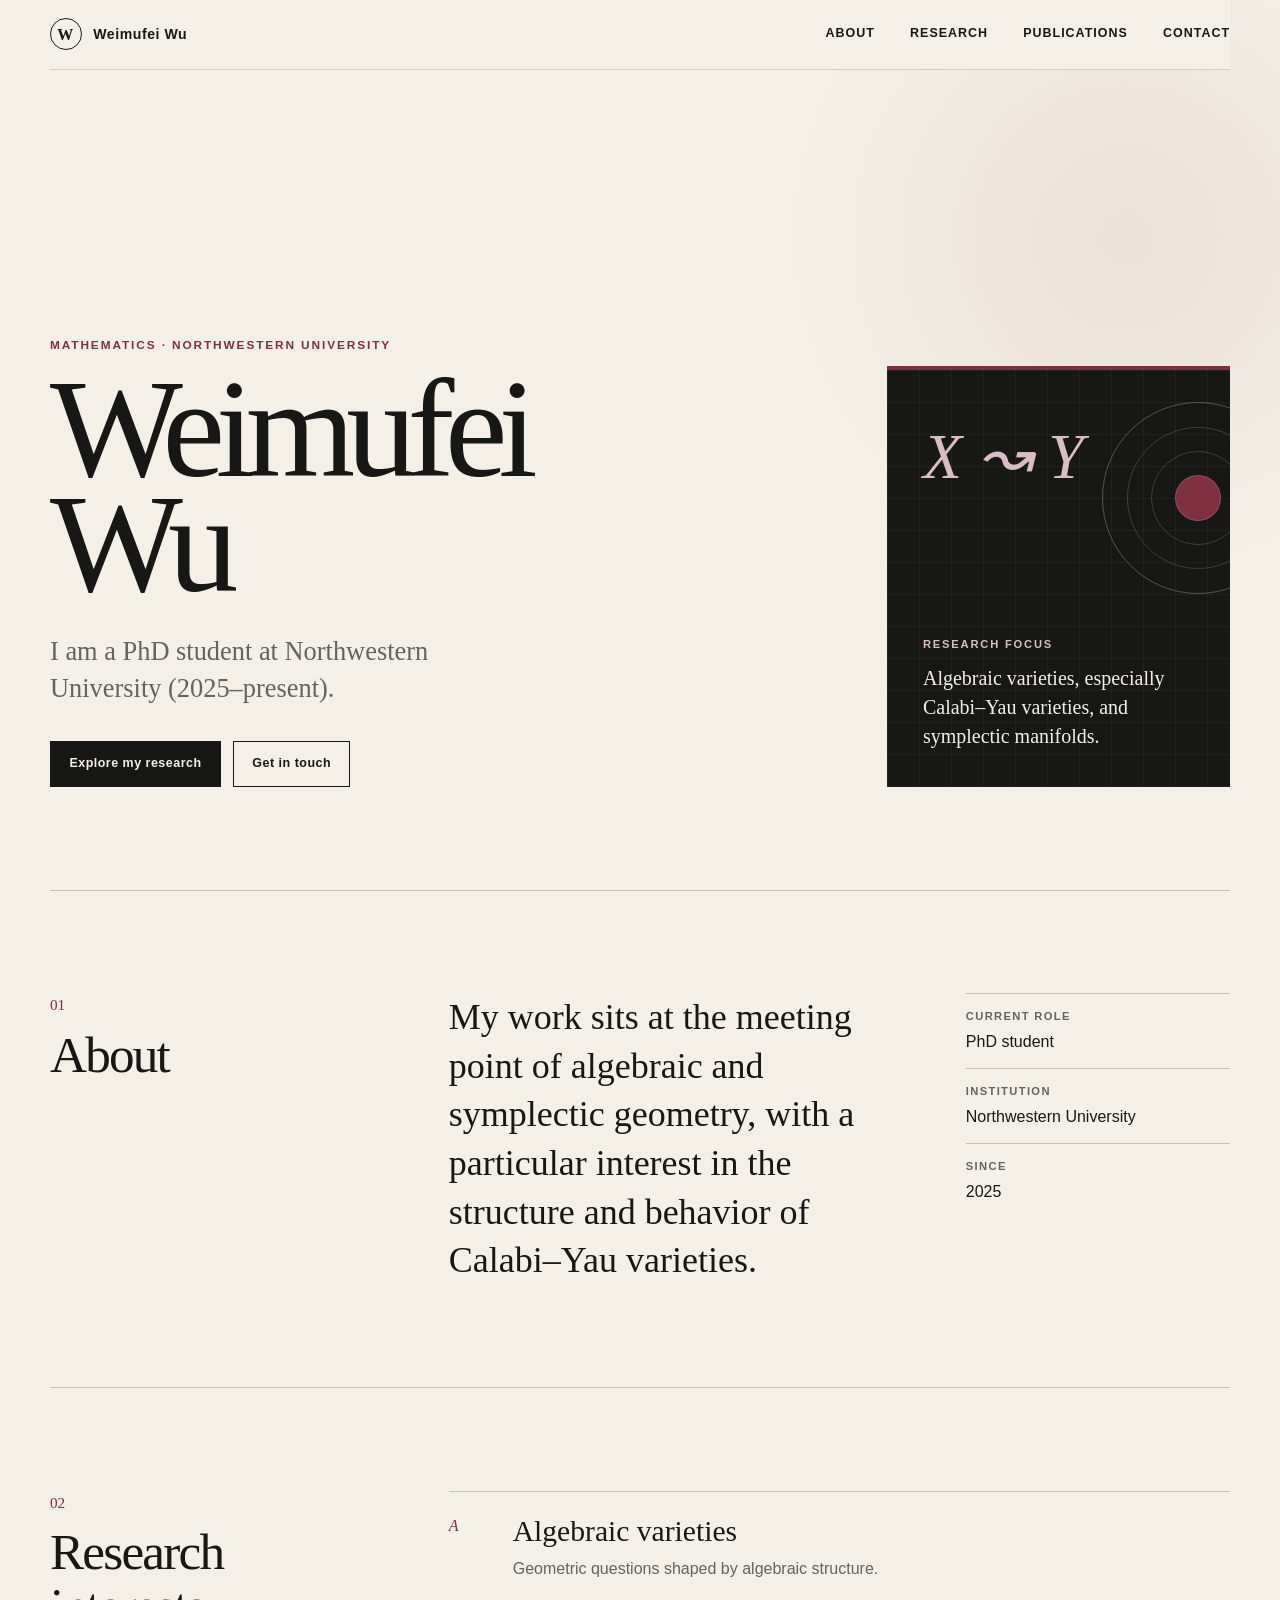
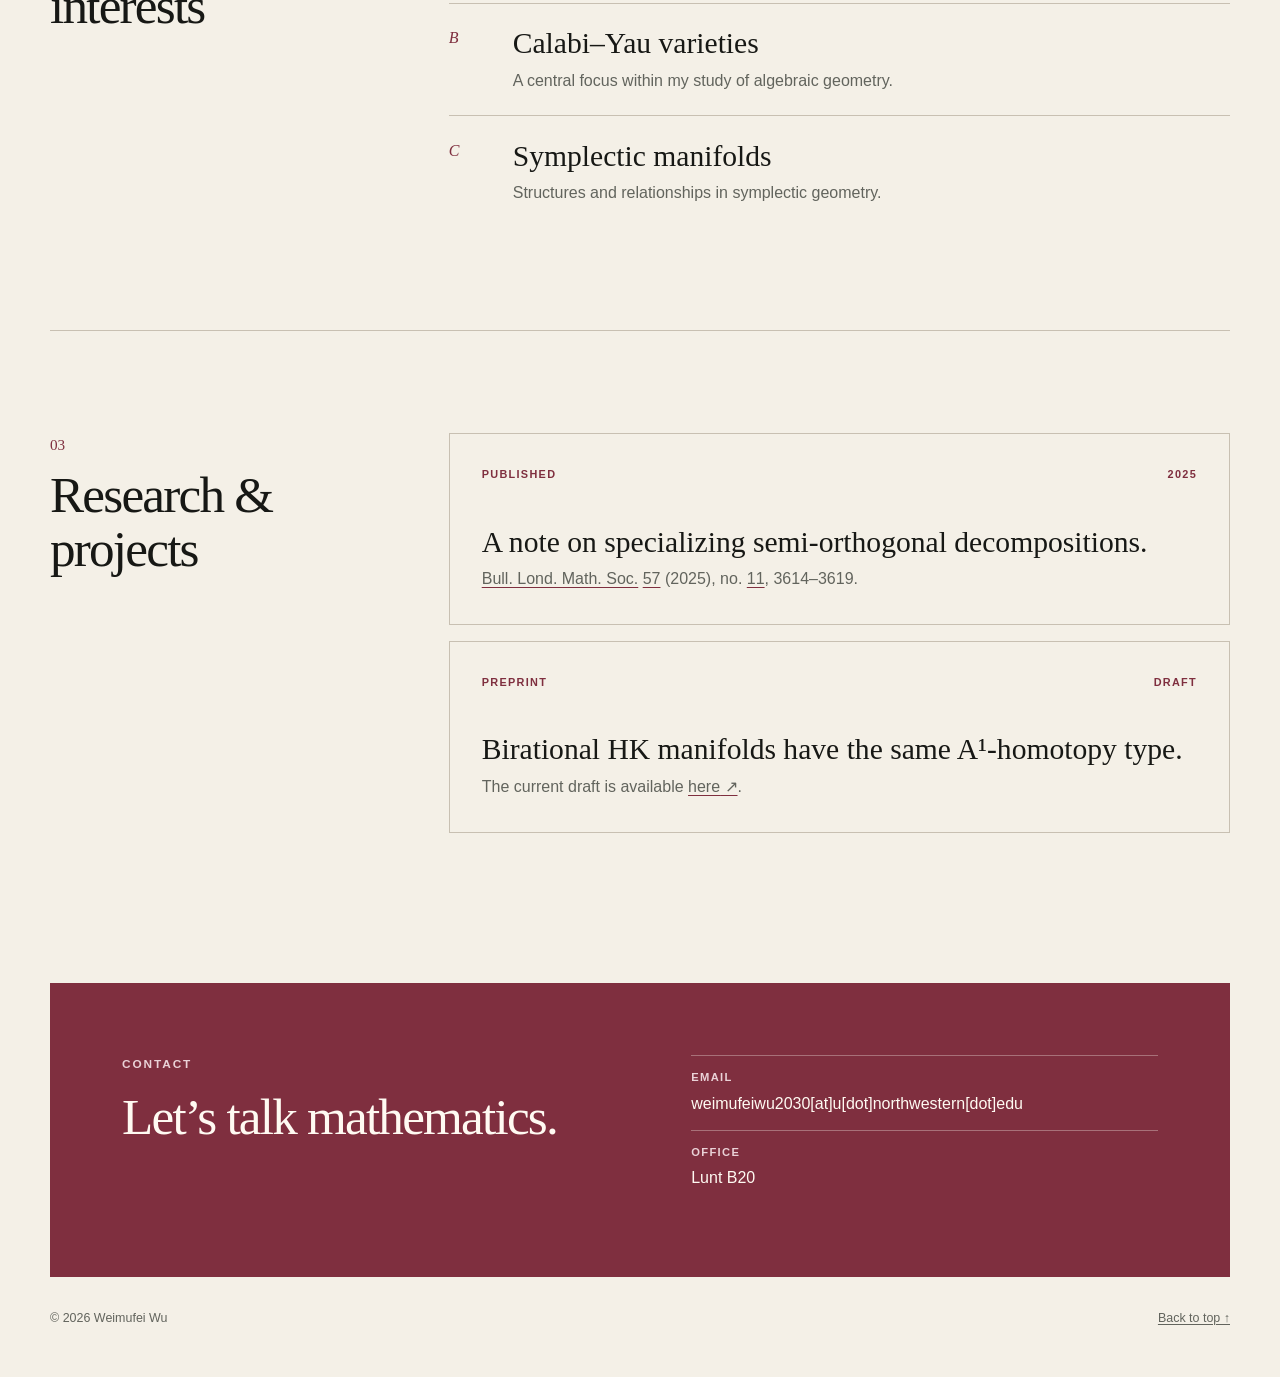
==== index.html @ 65c534c1 "Create academic personal homepage" ====
<!doctype html>
<html lang="en">
  <head>
    <meta charset="UTF-8" />
    <meta name="viewport" content="width=device-width, initial-scale=1.0" />
    <meta
      name="description"
      content="Weimufei Wu is a PhD student at Northwestern University working on algebraic varieties, Calabi–Yau varieties, and symplectic manifolds."
    />
    <meta name="theme-color" content="#f4f0e7" />
    <meta property="og:type" content="website" />
    <meta property="og:title" content="Weimufei Wu — Mathematics" />
    <meta
      property="og:description"
      content="Research in algebraic varieties, Calabi–Yau varieties, and symplectic manifolds."
    />
    <meta name="twitter:card" content="summary" />
    <meta name="twitter:title" content="Weimufei Wu — Mathematics" />
    <meta
      name="twitter:description"
      content="Research in algebraic varieties, Calabi–Yau varieties, and symplectic manifolds."
    />
    <title>Weimufei Wu — Mathematics</title>
    <link rel="icon" href="favicon.svg" type="image/svg+xml" />
    <link rel="stylesheet" href="styles.css" />
  </head>
  <body>
    <a class="skip-link" href="#main">Skip to content</a>

    <header class="site-header">
      <a class="wordmark" href="#top" aria-label="Weimufei Wu, home">
        <span class="wordmark-mark" aria-hidden="true">W</span>
        <span>Weimufei Wu</span>
      </a>
      <nav aria-label="Primary navigation">
        <a href="#about">About</a>
        <a href="#research">Research</a>
        <a href="#publications">Publications</a>
        <a href="#contact">Contact</a>
      </nav>
    </header>

    <main id="main">
      <section class="hero" id="top" aria-labelledby="hero-title">
        <div class="hero-copy">
          <p class="eyebrow">Mathematics · Northwestern University</p>
          <h1 id="hero-title">Weimufei<br />Wu</h1>
          <p class="hero-intro">
            I am a PhD student at Northwestern University
            <span class="nowrap">(2025–present).</span>
          </p>
          <div class="hero-actions">
            <a class="button button-primary" href="#research">Explore my research</a>
            <a class="button button-secondary" href="#contact">Get in touch</a>
          </div>
        </div>

        <aside class="hero-note" aria-label="Research focus">
          <span class="formula" aria-hidden="true">X ↝ Y</span>
          <p class="note-label">Research focus</p>
          <p>
            Algebraic varieties, especially Calabi–Yau varieties, and symplectic
            manifolds.
          </p>
          <div class="orbit" aria-hidden="true">
            <span></span><span></span><span></span>
          </div>
        </aside>
      </section>

      <section class="section about" id="about" aria-labelledby="about-title">
        <div class="section-heading">
          <p class="section-number">01</p>
          <h2 id="about-title">About</h2>
        </div>
        <div class="section-content about-grid">
          <p class="lead">
            My work sits at the meeting point of algebraic and symplectic
            geometry, with a particular interest in the structure and behavior
            of Calabi–Yau varieties.
          </p>
          <dl class="facts">
            <div>
              <dt>Current role</dt>
              <dd>PhD student</dd>
            </div>
            <div>
              <dt>Institution</dt>
              <dd>Northwestern University</dd>
            </div>
            <div>
              <dt>Since</dt>
              <dd>2025</dd>
            </div>
          </dl>
        </div>
      </section>

      <section class="section research" id="research" aria-labelledby="research-title">
        <div class="section-heading">
          <p class="section-number">02</p>
          <h2 id="research-title">Research interests</h2>
        </div>
        <div class="section-content interest-list">
          <article>
            <span class="interest-index">A</span>
            <div>
              <h3>Algebraic varieties</h3>
              <p>Geometric questions shaped by algebraic structure.</p>
            </div>
          </article>
          <article>
            <span class="interest-index">B</span>
            <div>
              <h3>Calabi–Yau varieties</h3>
              <p>A central focus within my study of algebraic geometry.</p>
            </div>
          </article>
          <article>
            <span class="interest-index">C</span>
            <div>
              <h3>Symplectic manifolds</h3>
              <p>Structures and relationships in symplectic geometry.</p>
            </div>
          </article>
        </div>
      </section>

      <section class="section publications" id="publications" aria-labelledby="publications-title">
        <div class="section-heading">
          <p class="section-number">03</p>
          <h2 id="publications-title">Research &amp; projects</h2>
        </div>
        <div class="section-content paper-list">
          <article class="paper">
            <div class="paper-meta">
              <span>Published</span>
              <span>2025</span>
            </div>
            <h3>A note on specializing semi-orthogonal decompositions.</h3>
            <p>
              <a
                href="https://mathscinet.ams.org/mathscinet/serials/profile?journalId=6316"
                target="_blank"
                rel="noreferrer"
                >Bull. Lond. Math. Soc.</a
              >
              <a
                href="https://mathscinet.ams.org/mathscinet/publications-search?query=ji%3A6316%20y%3A2025%20v%3A57"
                target="_blank"
                rel="noreferrer"
                >57</a
              >
              (2025), no.
              <a
                href="https://mathscinet.ams.org/mathscinet/publications-search?query=ji%3A6316%20y%3A2025%20v%3A57%20iss%3A11"
                target="_blank"
                rel="noreferrer"
                >11</a
              >, 3614–3619.
            </p>
          </article>

          <article class="paper">
            <div class="paper-meta">
              <span>Preprint</span>
              <span>Draft</span>
            </div>
            <h3>Birational HK manifolds have the same A¹-homotopy type.</h3>
            <p>
              The current draft is available
              <a
                href="https://drive.google.com/file/d/1IMqz-M4rh2odRZZGtY3SVc-GT-0CgWey/view?usp=sharing"
                target="_blank"
                rel="noreferrer"
                >here<span aria-hidden="true"> ↗</span></a
              >.
            </p>
          </article>
        </div>
      </section>

      <section class="contact" id="contact" aria-labelledby="contact-title">
        <div>
          <p class="eyebrow">Contact</p>
          <h2 id="contact-title">Let’s talk mathematics.</h2>
        </div>
        <dl class="contact-list">
          <div>
            <dt>Email</dt>
            <dd>weimufeiwu2030[at]u[dot]northwestern[dot]edu</dd>
          </div>
          <div>
            <dt>Office</dt>
            <dd>Lunt B20</dd>
          </div>
        </dl>
      </section>
    </main>

    <footer>
      <p>© <span id="year">2026</span> Weimufei Wu</p>
      <a href="#top">Back to top ↑</a>
    </footer>

    <script src="script.js"></script>
  </body>
</html>
---- styles.css ----
:root {
  color-scheme: light;
  --paper: #f4f0e7;
  --paper-deep: #e8e1d3;
  --ink: #171815;
  --muted: #62645d;
  --line: #c8c0b2;
  --accent: #7f2f3f;
  --accent-strong: #611f2d;
  --accent-soft: #d9bdc3;
  --max-width: 1180px;
  --serif: Georgia, "Times New Roman", Times, serif;
  --sans: Inter, ui-sans-serif, -apple-system, BlinkMacSystemFont, "Segoe UI", sans-serif;
}

* {
  box-sizing: border-box;
}

html {
  scroll-behavior: smooth;
  scroll-padding-top: 6rem;
}

body {
  margin: 0;
  background:
    radial-gradient(circle at 88% 8%, rgba(127, 47, 63, 0.08), transparent 22rem),
    var(--paper);
  color: var(--ink);
  font-family: var(--sans);
  line-height: 1.6;
  text-rendering: optimizeLegibility;
}

a {
  color: inherit;
  text-decoration-thickness: 0.08em;
  text-underline-offset: 0.18em;
}

.skip-link {
  position: fixed;
  z-index: 100;
  top: 0.75rem;
  left: 0.75rem;
  padding: 0.65rem 1rem;
  background: var(--ink);
  color: var(--paper);
  transform: translateY(-150%);
}

.skip-link:focus {
  transform: translateY(0);
}

.site-header {
  position: sticky;
  z-index: 20;
  top: 0;
  display: flex;
  align-items: center;
  justify-content: space-between;
  width: min(100% - 3rem, var(--max-width));
  margin-inline: auto;
  padding-block: 1.15rem;
  border-bottom: 1px solid color-mix(in srgb, var(--line) 72%, transparent);
  background: color-mix(in srgb, var(--paper) 88%, transparent);
  backdrop-filter: blur(14px);
}

.wordmark {
  display: inline-flex;
  gap: 0.7rem;
  align-items: center;
  font-size: 0.88rem;
  font-weight: 700;
  letter-spacing: 0.04em;
  text-decoration: none;
}

.wordmark-mark {
  display: grid;
  width: 2rem;
  height: 2rem;
  place-items: center;
  border: 1px solid var(--ink);
  border-radius: 50%;
  font-family: var(--serif);
  font-size: 1rem;
}

nav {
  display: flex;
  gap: clamp(1rem, 3vw, 2.2rem);
  align-items: center;
}

nav a {
  position: relative;
  font-size: 0.78rem;
  font-weight: 700;
  letter-spacing: 0.08em;
  text-decoration: none;
  text-transform: uppercase;
}

nav a::after {
  position: absolute;
  right: 0;
  bottom: -0.35rem;
  left: 0;
  height: 1px;
  background: var(--accent);
  content: "";
  transform: scaleX(0);
  transform-origin: right;
  transition: transform 180ms ease;
}

nav a:hover::after,
nav a:focus-visible::after {
  transform: scaleX(1);
  transform-origin: left;
}

main,
footer {
  width: min(100% - 3rem, var(--max-width));
  margin-inline: auto;
}

.hero {
  display: grid;
  grid-template-columns: minmax(0, 1.55fr) minmax(17rem, 0.75fr);
  gap: clamp(3rem, 10vw, 8rem);
  align-items: end;
  min-height: calc(100svh - 5rem);
  padding-block: clamp(5rem, 12vw, 9rem) clamp(4rem, 8vw, 7rem);
}

.eyebrow {
  margin: 0 0 1rem;
  color: var(--accent);
  font-size: 0.74rem;
  font-weight: 800;
  letter-spacing: 0.16em;
  text-transform: uppercase;
}

h1,
h2,
h3,
p {
  margin-top: 0;
}

h1 {
  max-width: 8ch;
  margin-bottom: 2rem;
  font-family: var(--serif);
  font-size: clamp(4.2rem, 11vw, 9rem);
  font-weight: 400;
  letter-spacing: -0.065em;
  line-height: 0.82;
}

.hero-intro {
  max-width: 31rem;
  margin-bottom: 2.1rem;
  color: var(--muted);
  font-family: var(--serif);
  font-size: clamp(1.25rem, 2.4vw, 1.65rem);
  line-height: 1.4;
}

.nowrap {
  white-space: nowrap;
}

.hero-actions {
  display: flex;
  flex-wrap: wrap;
  gap: 0.75rem;
}

.button {
  display: inline-flex;
  min-height: 2.9rem;
  align-items: center;
  justify-content: center;
  padding: 0.75rem 1.15rem;
  border: 1px solid var(--ink);
  font-size: 0.78rem;
  font-weight: 800;
  letter-spacing: 0.04em;
  text-decoration: none;
  transition: background 160ms ease, color 160ms ease, transform 160ms ease;
}

.button:hover {
  transform: translateY(-2px);
}

.button-primary {
  background: var(--ink);
  color: var(--paper);
}

.button-primary:hover {
  background: var(--accent-strong);
}

.button-secondary:hover {
  background: var(--paper-deep);
}

.hero-note {
  position: relative;
  overflow: hidden;
  padding: clamp(1.5rem, 4vw, 2.25rem);
  border-top: 4px solid var(--accent);
  background: var(--ink);
  color: var(--paper);
}

.hero-note::before {
  position: absolute;
  inset: 0;
  background-image:
    linear-gradient(rgba(255,255,255,0.045) 1px, transparent 1px),
    linear-gradient(90deg, rgba(255,255,255,0.045) 1px, transparent 1px);
  background-size: 2rem 2rem;
  content: "";
}

.hero-note > * {
  position: relative;
}

.formula {
  display: block;
  margin-bottom: clamp(4rem, 12vw, 8rem);
  color: var(--accent-soft);
  font-family: var(--serif);
  font-size: clamp(2.4rem, 5vw, 4.2rem);
  font-style: italic;
}

.note-label {
  margin-bottom: 0.65rem;
  color: var(--accent-soft);
  font-size: 0.7rem;
  font-weight: 800;
  letter-spacing: 0.16em;
  text-transform: uppercase;
}

.hero-note > p:last-of-type {
  max-width: 25rem;
  margin-bottom: 0;
  font-family: var(--serif);
  font-size: 1.25rem;
  line-height: 1.45;
}

.orbit {
  position: absolute;
  top: 2rem;
  right: -4rem;
  width: 12rem;
  height: 12rem;
  border: 1px solid rgba(217, 189, 195, 0.35);
  border-radius: 50%;
}

.orbit span {
  position: absolute;
  border: 1px solid rgba(217, 189, 195, 0.22);
  border-radius: 50%;
}

.orbit span:nth-child(1) { inset: 1.5rem; }
.orbit span:nth-child(2) { inset: 3rem; }
.orbit span:nth-child(3) { inset: 4.5rem; background: var(--accent); }

.section {
  display: grid;
  grid-template-columns: minmax(12rem, 0.55fr) minmax(0, 1.45fr);
  gap: clamp(2rem, 8vw, 7rem);
  padding-block: clamp(4rem, 8vw, 7rem);
  border-top: 1px solid var(--line);
}

.section-number {
  margin-bottom: 0.65rem;
  color: var(--accent);
  font-family: var(--serif);
  font-size: 0.95rem;
}

.section h2,
.contact h2 {
  margin-bottom: 0;
  font-family: var(--serif);
  font-size: clamp(2rem, 4vw, 3.35rem);
  font-weight: 400;
  letter-spacing: -0.035em;
  line-height: 1.05;
}

.about-grid {
  display: grid;
  grid-template-columns: 1.25fr 0.75fr;
  gap: clamp(2rem, 6vw, 5rem);
  align-items: start;
}

.lead {
  margin-bottom: 0;
  font-family: var(--serif);
  font-size: clamp(1.45rem, 3vw, 2.25rem);
  line-height: 1.35;
}

.facts,
.contact-list {
  margin: 0;
}

.facts div,
.contact-list div {
  padding-block: 0.85rem;
  border-top: 1px solid var(--line);
}

.facts dt,
.contact-list dt {
  margin-bottom: 0.2rem;
  color: var(--muted);
  font-size: 0.7rem;
  font-weight: 800;
  letter-spacing: 0.12em;
  text-transform: uppercase;
}

.facts dd,
.contact-list dd {
  margin: 0;
}

.interest-list article {
  display: grid;
  grid-template-columns: 3rem 1fr;
  gap: 1rem;
  padding-block: 1.35rem;
  border-top: 1px solid var(--line);
}

.interest-index {
  color: var(--accent);
  font-family: var(--serif);
  font-style: italic;
}

.interest-list h3,
.paper h3 {
  margin-bottom: 0.35rem;
  font-family: var(--serif);
  font-size: clamp(1.35rem, 2.4vw, 1.85rem);
  font-weight: 400;
  line-height: 1.25;
}

.interest-list p,
.paper p {
  margin-bottom: 0;
  color: var(--muted);
}

.paper {
  padding: clamp(1.35rem, 3vw, 2rem);
  border: 1px solid var(--line);
  transition: border-color 160ms ease, transform 160ms ease;
}

.paper + .paper {
  margin-top: 1rem;
}

.paper:hover {
  border-color: var(--accent);
  transform: translateX(4px);
}

.paper-meta {
  display: flex;
  justify-content: space-between;
  margin-bottom: 2.5rem;
  color: var(--accent);
  font-size: 0.68rem;
  font-weight: 800;
  letter-spacing: 0.12em;
  text-transform: uppercase;
}

.paper a {
  text-decoration-color: var(--accent);
}

.contact {
  display: grid;
  grid-template-columns: 1fr 1fr;
  gap: clamp(2rem, 8vw, 7rem);
  margin-top: clamp(1rem, 4vw, 3rem);
  padding: clamp(2rem, 6vw, 4.5rem);
  background: var(--accent);
  color: #fffaf2;
}

.contact .eyebrow,
.contact-list dt {
  color: #ead2d7;
}

.contact-list div {
  border-color: rgba(255, 250, 242, 0.32);
}

.contact-list dd {
  overflow-wrap: anywhere;
}

footer {
  display: flex;
  justify-content: space-between;
  padding-block: 2rem 3rem;
  color: var(--muted);
  font-size: 0.78rem;
}

footer p {
  margin-bottom: 0;
}

:focus-visible {
  outline: 3px solid var(--accent-soft);
  outline-offset: 4px;
}

@media (max-width: 800px) {
  .site-header {
    align-items: flex-start;
  }

  nav {
    max-width: 13rem;
    flex-wrap: wrap;
    justify-content: flex-end;
    row-gap: 0.55rem;
  }

  .hero,
  .section,
  .contact {
    grid-template-columns: 1fr;
  }

  .hero {
    min-height: auto;
  }

  .hero-note {
    max-width: 34rem;
  }

  .about-grid {
    grid-template-columns: 1fr;
  }

  .section {
    gap: 2.5rem;
  }
}

@media (max-width: 540px) {
  .site-header,
  main,
  footer {
    width: min(100% - 2rem, var(--max-width));
  }

  .wordmark > span:last-child {
    display: none;
  }

  nav {
    gap: 0.7rem 1rem;
  }

  nav a {
    font-size: 0.68rem;
  }

  .hero {
    padding-top: 4rem;
  }

  .hero-actions {
    align-items: stretch;
    flex-direction: column;
  }

  .button {
    width: 100%;
  }

  .contact {
    margin-inline: -1rem;
  }

  footer {
    gap: 1rem;
    align-items: flex-start;
    flex-direction: column;
  }
}

@media (prefers-reduced-motion: reduce) {
  html {
    scroll-behavior: auto;
  }

  *,
  *::before,
  *::after {
    scroll-behavior: auto !important;
    transition-duration: 0.01ms !important;
  }
}

@media (prefers-color-scheme: dark) {
  :root {
    color-scheme: dark;
    --paper: #171714;
    --paper-deep: #24231f;
    --ink: #f1ede4;
    --muted: #b5b0a6;
    --line: #49473f;
    --accent: #d18393;
    --accent-strong: #aa5266;
    --accent-soft: #e2bbc4;
  }

  body {
    background:
      radial-gradient(circle at 88% 8%, rgba(209, 131, 147, 0.09), transparent 22rem),
      var(--paper);
  }

  .hero-note {
    background: #080908;
  }

  .button-primary {
    background: var(--ink);
    color: var(--paper);
  }

  .contact {
    background: #712a3a;
  }
}
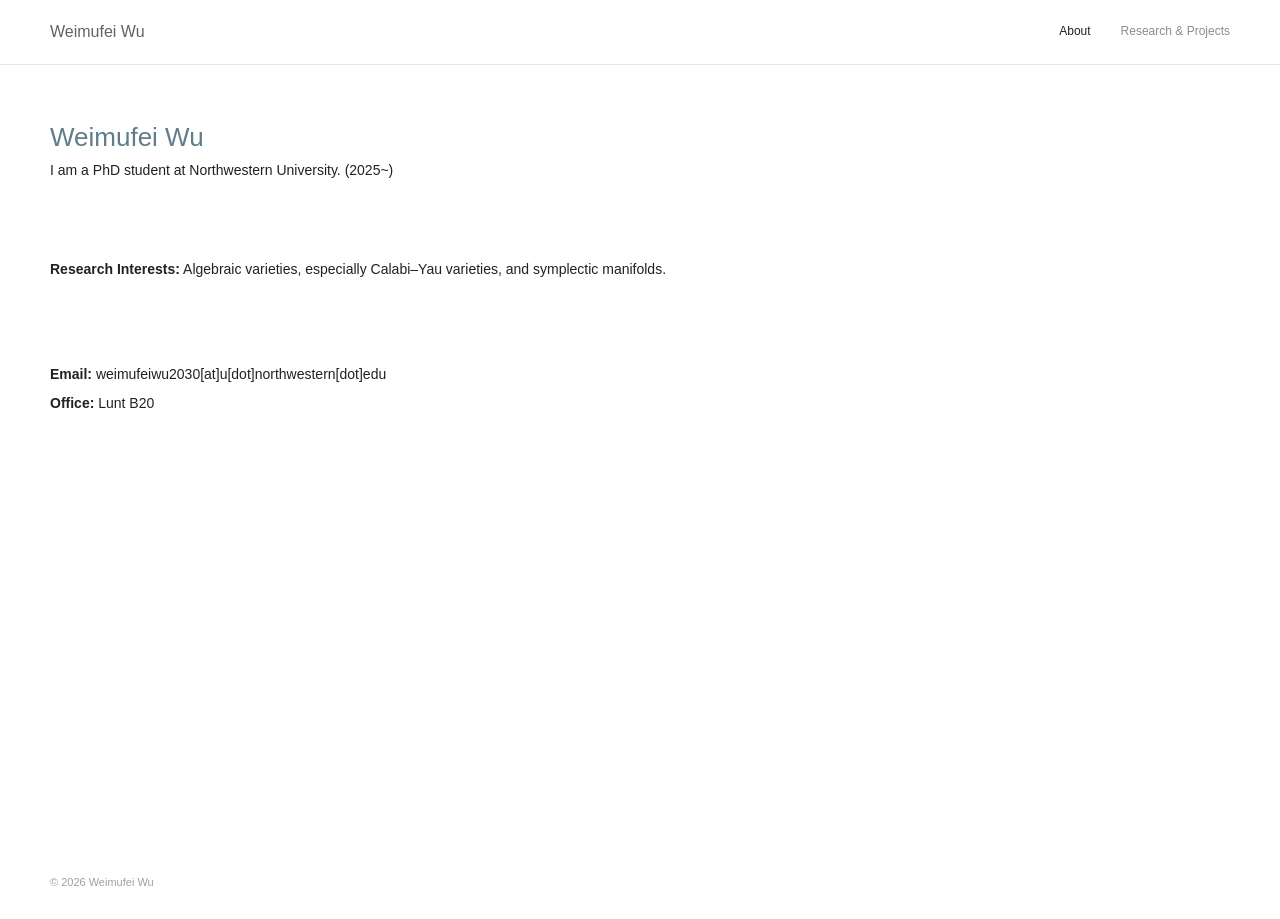
==== commit b7d7a8af: "Simplify design to match original Google Site" ====
--- a/index.html
+++ b/index.html
@@ -5,22 +5,16 @@
     <meta name="viewport" content="width=device-width, initial-scale=1.0" />
     <meta
       name="description"
-      content="Weimufei Wu is a PhD student at Northwestern University working on algebraic varieties, Calabi–Yau varieties, and symplectic manifolds."
+      content="Weimufei Wu is a PhD student at Northwestern University whose research interests include algebraic varieties, Calabi–Yau varieties, and symplectic manifolds."
     />
-    <meta name="theme-color" content="#f4f0e7" />
+    <meta name="theme-color" content="#ffffff" />
     <meta property="og:type" content="website" />
-    <meta property="og:title" content="Weimufei Wu — Mathematics" />
+    <meta property="og:title" content="Weimufei Wu" />
     <meta
       property="og:description"
-      content="Research in algebraic varieties, Calabi–Yau varieties, and symplectic manifolds."
+      content="PhD student at Northwestern University. Research in algebraic varieties, Calabi–Yau varieties, and symplectic manifolds."
     />
-    <meta name="twitter:card" content="summary" />
-    <meta name="twitter:title" content="Weimufei Wu — Mathematics" />
-    <meta
-      name="twitter:description"
-      content="Research in algebraic varieties, Calabi–Yau varieties, and symplectic manifolds."
-    />
-    <title>Weimufei Wu — Mathematics</title>
+    <title>Weimufei Wu</title>
     <link rel="icon" href="favicon.svg" type="image/svg+xml" />
     <link rel="stylesheet" href="styles.css" />
   </head>
@@ -28,181 +22,36 @@
     <a class="skip-link" href="#main">Skip to content</a>
 
     <header class="site-header">
-      <a class="wordmark" href="#top" aria-label="Weimufei Wu, home">
-        <span class="wordmark-mark" aria-hidden="true">W</span>
-        <span>Weimufei Wu</span>
-      </a>
-      <nav aria-label="Primary navigation">
-        <a href="#about">About</a>
-        <a href="#research">Research</a>
-        <a href="#publications">Publications</a>
-        <a href="#contact">Contact</a>
-      </nav>
+      <div class="header-inner">
+        <a class="brand" href="index.html">Weimufei Wu</a>
+        <nav aria-label="Primary navigation">
+          <a class="active" href="index.html" aria-current="page">About</a>
+          <a href="research.html">Research &amp; Projects</a>
+        </nav>
+      </div>
     </header>
 
-    <main id="main">
-      <section class="hero" id="top" aria-labelledby="hero-title">
-        <div class="hero-copy">
-          <p class="eyebrow">Mathematics · Northwestern University</p>
-          <h1 id="hero-title">Weimufei<br />Wu</h1>
-          <p class="hero-intro">
-            I am a PhD student at Northwestern University
-            <span class="nowrap">(2025–present).</span>
-          </p>
-          <div class="hero-actions">
-            <a class="button button-primary" href="#research">Explore my research</a>
-            <a class="button button-secondary" href="#contact">Get in touch</a>
-          </div>
-        </div>
-
-        <aside class="hero-note" aria-label="Research focus">
-          <span class="formula" aria-hidden="true">X ↝ Y</span>
-          <p class="note-label">Research focus</p>
-          <p>
-            Algebraic varieties, especially Calabi–Yau varieties, and symplectic
-            manifolds.
-          </p>
-          <div class="orbit" aria-hidden="true">
-            <span></span><span></span><span></span>
-          </div>
-        </aside>
+    <main id="main" class="page">
+      <section class="intro" aria-labelledby="page-title">
+        <h1 id="page-title">Weimufei Wu</h1>
+        <p>I am a PhD student at Northwestern University. (2025~)</p>
       </section>
 
-      <section class="section about" id="about" aria-labelledby="about-title">
-        <div class="section-heading">
-          <p class="section-number">01</p>
-          <h2 id="about-title">About</h2>
-        </div>
-        <div class="section-content about-grid">
-          <p class="lead">
-            My work sits at the meeting point of algebraic and symplectic
-            geometry, with a particular interest in the structure and behavior
-            of Calabi–Yau varieties.
-          </p>
-          <dl class="facts">
-            <div>
-              <dt>Current role</dt>
-              <dd>PhD student</dd>
-            </div>
-            <div>
-              <dt>Institution</dt>
-              <dd>Northwestern University</dd>
-            </div>
-            <div>
-              <dt>Since</dt>
-              <dd>2025</dd>
-            </div>
-          </dl>
-        </div>
+      <section class="plain-section" aria-label="Research interests">
+        <p>
+          <strong>Research Interests:</strong> Algebraic varieties, especially
+          Calabi–Yau varieties, and symplectic manifolds.
+        </p>
       </section>
 
-      <section class="section research" id="research" aria-labelledby="research-title">
-        <div class="section-heading">
-          <p class="section-number">02</p>
-          <h2 id="research-title">Research interests</h2>
-        </div>
-        <div class="section-content interest-list">
-          <article>
-            <span class="interest-index">A</span>
-            <div>
-              <h3>Algebraic varieties</h3>
-              <p>Geometric questions shaped by algebraic structure.</p>
-            </div>
-          </article>
-          <article>
-            <span class="interest-index">B</span>
-            <div>
-              <h3>Calabi–Yau varieties</h3>
-              <p>A central focus within my study of algebraic geometry.</p>
-            </div>
-          </article>
-          <article>
-            <span class="interest-index">C</span>
-            <div>
-              <h3>Symplectic manifolds</h3>
-              <p>Structures and relationships in symplectic geometry.</p>
-            </div>
-          </article>
-        </div>
-      </section>
-
-      <section class="section publications" id="publications" aria-labelledby="publications-title">
-        <div class="section-heading">
-          <p class="section-number">03</p>
-          <h2 id="publications-title">Research &amp; projects</h2>
-        </div>
-        <div class="section-content paper-list">
-          <article class="paper">
-            <div class="paper-meta">
-              <span>Published</span>
-              <span>2025</span>
-            </div>
-            <h3>A note on specializing semi-orthogonal decompositions.</h3>
-            <p>
-              <a
-                href="https://mathscinet.ams.org/mathscinet/serials/profile?journalId=6316"
-                target="_blank"
-                rel="noreferrer"
-                >Bull. Lond. Math. Soc.</a
-              >
-              <a
-                href="https://mathscinet.ams.org/mathscinet/publications-search?query=ji%3A6316%20y%3A2025%20v%3A57"
-                target="_blank"
-                rel="noreferrer"
-                >57</a
-              >
-              (2025), no.
-              <a
-                href="https://mathscinet.ams.org/mathscinet/publications-search?query=ji%3A6316%20y%3A2025%20v%3A57%20iss%3A11"
-                target="_blank"
-                rel="noreferrer"
-                >11</a
-              >, 3614–3619.
-            </p>
-          </article>
-
-          <article class="paper">
-            <div class="paper-meta">
-              <span>Preprint</span>
-              <span>Draft</span>
-            </div>
-            <h3>Birational HK manifolds have the same A¹-homotopy type.</h3>
-            <p>
-              The current draft is available
-              <a
-                href="https://drive.google.com/file/d/1IMqz-M4rh2odRZZGtY3SVc-GT-0CgWey/view?usp=sharing"
-                target="_blank"
-                rel="noreferrer"
-                >here<span aria-hidden="true"> ↗</span></a
-              >.
-            </p>
-          </article>
-        </div>
-      </section>
-
-      <section class="contact" id="contact" aria-labelledby="contact-title">
-        <div>
-          <p class="eyebrow">Contact</p>
-          <h2 id="contact-title">Let’s talk mathematics.</h2>
-        </div>
-        <dl class="contact-list">
-          <div>
-            <dt>Email</dt>
-            <dd>weimufeiwu2030[at]u[dot]northwestern[dot]edu</dd>
-          </div>
-          <div>
-            <dt>Office</dt>
-            <dd>Lunt B20</dd>
-          </div>
-        </dl>
+      <section class="plain-section contact-details" aria-label="Contact information">
+        <p><strong>Email:</strong> weimufeiwu2030[at]u[dot]northwestern[dot]edu</p>
+        <p><strong>Office:</strong> Lunt B20</p>
       </section>
     </main>
 
-    <footer>
-      <p>© <span id="year">2026</span> Weimufei Wu</p>
-      <a href="#top">Back to top ↑</a>
+    <footer class="site-footer">
+      <p>© 2026 Weimufei Wu</p>
     </footer>
-
-    <script src="script.js"></script>
   </body>
 </html>
--- a/styles.css
+++ b/styles.css
@@ -1,16 +1,14 @@
 :root {
-  color-scheme: light;
-  --paper: #f4f0e7;
-  --paper-deep: #e8e1d3;
-  --ink: #171815;
-  --muted: #62645d;
-  --line: #c8c0b2;
-  --accent: #7f2f3f;
-  --accent-strong: #611f2d;
-  --accent-soft: #d9bdc3;
-  --max-width: 1180px;
-  --serif: Georgia, "Times New Roman", Times, serif;
-  --sans: Inter, ui-sans-serif, -apple-system, BlinkMacSystemFont, "Segoe UI", sans-serif;
+  --background: #ffffff;
+  --text: #202124;
+  --muted: #5f6368;
+  --line: #e5e7e9;
+  --heading: #607d8b;
+  --link: #3f6675;
+  --page-width: 1180px;
+  font-family: Arial, Helvetica, sans-serif;
+  color: var(--text);
+  background: var(--background);
 }
 
 * {
@@ -18,36 +16,33 @@
 }
 
 html {
-  scroll-behavior: smooth;
-  scroll-padding-top: 6rem;
+  min-width: 320px;
 }
 
 body {
+  min-height: 100vh;
   margin: 0;
-  background:
-    radial-gradient(circle at 88% 8%, rgba(127, 47, 63, 0.08), transparent 22rem),
-    var(--paper);
-  color: var(--ink);
-  font-family: var(--sans);
-  line-height: 1.6;
+  background: var(--background);
+  color: var(--text);
+  font-size: 14px;
+  line-height: 1.65;
   text-rendering: optimizeLegibility;
 }
 
 a {
-  color: inherit;
-  text-decoration-thickness: 0.08em;
-  text-underline-offset: 0.18em;
+  color: var(--link);
+  text-underline-offset: 2px;
 }
 
 .skip-link {
   position: fixed;
   z-index: 100;
-  top: 0.75rem;
-  left: 0.75rem;
-  padding: 0.65rem 1rem;
-  background: var(--ink);
-  color: var(--paper);
-  transform: translateY(-150%);
+  top: 12px;
+  left: 12px;
+  padding: 8px 12px;
+  background: var(--text);
+  color: #ffffff;
+  transform: translateY(-160%);
 }
 
 .skip-link:focus {
@@ -55,519 +50,146 @@
 }
 
 .site-header {
-  position: sticky;
-  z-index: 20;
-  top: 0;
+  border-bottom: 1px solid var(--line);
+}
+
+.header-inner {
   display: flex;
+  min-height: 64px;
   align-items: center;
   justify-content: space-between;
-  width: min(100% - 3rem, var(--max-width));
-  margin-inline: auto;
-  padding-block: 1.15rem;
-  border-bottom: 1px solid color-mix(in srgb, var(--line) 72%, transparent);
-  background: color-mix(in srgb, var(--paper) 88%, transparent);
-  backdrop-filter: blur(14px);
+  width: min(calc(100% - 48px), var(--page-width));
+  margin: 0 auto;
 }
 
-.wordmark {
-  display: inline-flex;
-  gap: 0.7rem;
-  align-items: center;
-  font-size: 0.88rem;
-  font-weight: 700;
-  letter-spacing: 0.04em;
+.brand {
+  color: var(--muted);
+  font-size: 16px;
+  font-weight: 400;
   text-decoration: none;
-}
-
-.wordmark-mark {
-  display: grid;
-  width: 2rem;
-  height: 2rem;
-  place-items: center;
-  border: 1px solid var(--ink);
-  border-radius: 50%;
-  font-family: var(--serif);
-  font-size: 1rem;
 }
 
 nav {
   display: flex;
-  gap: clamp(1rem, 3vw, 2.2rem);
+  gap: 30px;
   align-items: center;
 }
 
 nav a {
-  position: relative;
-  font-size: 0.78rem;
-  font-weight: 700;
-  letter-spacing: 0.08em;
+  color: #8a8d91;
+  font-size: 12px;
   text-decoration: none;
-  text-transform: uppercase;
 }
 
-nav a::after {
-  position: absolute;
-  right: 0;
-  bottom: -0.35rem;
-  left: 0;
-  height: 1px;
-  background: var(--accent);
-  content: "";
-  transform: scaleX(0);
-  transform-origin: right;
-  transition: transform 180ms ease;
+nav a.active,
+nav a:hover,
+nav a:focus-visible {
+  color: var(--text);
 }
 
-nav a:hover::after,
-nav a:focus-visible::after {
-  transform: scaleX(1);
-  transform-origin: left;
+.page {
+  width: min(calc(100% - 72px), var(--page-width));
+  min-height: calc(100vh - 120px);
+  margin: 0 auto;
+  padding-top: 56px;
 }
 
-main,
-footer {
-  width: min(100% - 3rem, var(--max-width));
-  margin-inline: auto;
-}
-
-.hero {
-  display: grid;
-  grid-template-columns: minmax(0, 1.55fr) minmax(17rem, 0.75fr);
-  gap: clamp(3rem, 10vw, 8rem);
-  align-items: end;
-  min-height: calc(100svh - 5rem);
-  padding-block: clamp(5rem, 12vw, 9rem) clamp(4rem, 8vw, 7rem);
-}
-
-.eyebrow {
-  margin: 0 0 1rem;
-  color: var(--accent);
-  font-size: 0.74rem;
-  font-weight: 800;
-  letter-spacing: 0.16em;
-  text-transform: uppercase;
-}
-
-h1,
-h2,
-h3,
-p {
-  margin-top: 0;
+.intro,
+.plain-section,
+.research-page > section {
+  max-width: 900px;
 }
 
 h1 {
-  max-width: 8ch;
-  margin-bottom: 2rem;
-  font-family: var(--serif);
-  font-size: clamp(4.2rem, 11vw, 9rem);
+  margin: 0 0 4px;
+  color: var(--heading);
+  font-size: 26px;
   font-weight: 400;
-  letter-spacing: -0.065em;
-  line-height: 0.82;
+  line-height: 1.3;
 }
 
-.hero-intro {
-  max-width: 31rem;
-  margin-bottom: 2.1rem;
-  color: var(--muted);
-  font-family: var(--serif);
-  font-size: clamp(1.25rem, 2.4vw, 1.65rem);
-  line-height: 1.4;
-}
-
-.nowrap {
-  white-space: nowrap;
-}
-
-.hero-actions {
-  display: flex;
-  flex-wrap: wrap;
-  gap: 0.75rem;
-}
-
-.button {
-  display: inline-flex;
-  min-height: 2.9rem;
-  align-items: center;
-  justify-content: center;
-  padding: 0.75rem 1.15rem;
-  border: 1px solid var(--ink);
-  font-size: 0.78rem;
-  font-weight: 800;
-  letter-spacing: 0.04em;
-  text-decoration: none;
-  transition: background 160ms ease, color 160ms ease, transform 160ms ease;
-}
-
-.button:hover {
-  transform: translateY(-2px);
-}
-
-.button-primary {
-  background: var(--ink);
-  color: var(--paper);
-}
-
-.button-primary:hover {
-  background: var(--accent-strong);
-}
-
-.button-secondary:hover {
-  background: var(--paper-deep);
-}
-
-.hero-note {
-  position: relative;
-  overflow: hidden;
-  padding: clamp(1.5rem, 4vw, 2.25rem);
-  border-top: 4px solid var(--accent);
-  background: var(--ink);
-  color: var(--paper);
-}
-
-.hero-note::before {
-  position: absolute;
-  inset: 0;
-  background-image:
-    linear-gradient(rgba(255,255,255,0.045) 1px, transparent 1px),
-    linear-gradient(90deg, rgba(255,255,255,0.045) 1px, transparent 1px);
-  background-size: 2rem 2rem;
-  content: "";
-}
-
-.hero-note > * {
-  position: relative;
-}
-
-.formula {
-  display: block;
-  margin-bottom: clamp(4rem, 12vw, 8rem);
-  color: var(--accent-soft);
-  font-family: var(--serif);
-  font-size: clamp(2.4rem, 5vw, 4.2rem);
-  font-style: italic;
-}
-
-.note-label {
-  margin-bottom: 0.65rem;
-  color: var(--accent-soft);
-  font-size: 0.7rem;
-  font-weight: 800;
-  letter-spacing: 0.16em;
-  text-transform: uppercase;
-}
-
-.hero-note > p:last-of-type {
-  max-width: 25rem;
-  margin-bottom: 0;
-  font-family: var(--serif);
-  font-size: 1.25rem;
-  line-height: 1.45;
-}
-
-.orbit {
-  position: absolute;
-  top: 2rem;
-  right: -4rem;
-  width: 12rem;
-  height: 12rem;
-  border: 1px solid rgba(217, 189, 195, 0.35);
-  border-radius: 50%;
-}
-
-.orbit span {
-  position: absolute;
-  border: 1px solid rgba(217, 189, 195, 0.22);
-  border-radius: 50%;
-}
-
-.orbit span:nth-child(1) { inset: 1.5rem; }
-.orbit span:nth-child(2) { inset: 3rem; }
-.orbit span:nth-child(3) { inset: 4.5rem; background: var(--accent); }
-
-.section {
-  display: grid;
-  grid-template-columns: minmax(12rem, 0.55fr) minmax(0, 1.45fr);
-  gap: clamp(2rem, 8vw, 7rem);
-  padding-block: clamp(4rem, 8vw, 7rem);
-  border-top: 1px solid var(--line);
-}
-
-.section-number {
-  margin-bottom: 0.65rem;
-  color: var(--accent);
-  font-family: var(--serif);
-  font-size: 0.95rem;
-}
-
-.section h2,
-.contact h2 {
-  margin-bottom: 0;
-  font-family: var(--serif);
-  font-size: clamp(2rem, 4vw, 3.35rem);
-  font-weight: 400;
-  letter-spacing: -0.035em;
-  line-height: 1.05;
-}
-
-.about-grid {
-  display: grid;
-  grid-template-columns: 1.25fr 0.75fr;
-  gap: clamp(2rem, 6vw, 5rem);
-  align-items: start;
-}
-
-.lead {
-  margin-bottom: 0;
-  font-family: var(--serif);
-  font-size: clamp(1.45rem, 3vw, 2.25rem);
-  line-height: 1.35;
-}
-
-.facts,
-.contact-list {
+p {
   margin: 0;
 }
 
-.facts div,
-.contact-list div {
-  padding-block: 0.85rem;
-  border-top: 1px solid var(--line);
+.plain-section {
+  margin-top: 76px;
 }
 
-.facts dt,
-.contact-list dt {
-  margin-bottom: 0.2rem;
-  color: var(--muted);
-  font-size: 0.7rem;
-  font-weight: 800;
-  letter-spacing: 0.12em;
-  text-transform: uppercase;
+.contact-details {
+  margin-top: 82px;
 }
 
-.facts dd,
-.contact-list dd {
-  margin: 0;
+.contact-details p + p {
+  margin-top: 6px;
 }
 
-.interest-list article {
-  display: grid;
-  grid-template-columns: 3rem 1fr;
-  gap: 1rem;
-  padding-block: 1.35rem;
-  border-top: 1px solid var(--line);
+strong {
+  font-weight: 600;
 }
 
-.interest-index {
-  color: var(--accent);
-  font-family: var(--serif);
-  font-style: italic;
+.research-page {
+  padding-top: 56px;
 }
 
-.interest-list h3,
-.paper h3 {
-  margin-bottom: 0.35rem;
-  font-family: var(--serif);
-  font-size: clamp(1.35rem, 2.4vw, 1.85rem);
-  font-weight: 400;
-  line-height: 1.25;
+.research-list {
+  margin-top: 30px;
 }
 
-.interest-list p,
-.paper p {
-  margin-bottom: 0;
-  color: var(--muted);
+.research-list p + p {
+  margin-top: 34px;
 }
 
-.paper {
-  padding: clamp(1.35rem, 3vw, 2rem);
-  border: 1px solid var(--line);
-  transition: border-color 160ms ease, transform 160ms ease;
-}
-
-.paper + .paper {
-  margin-top: 1rem;
-}
-
-.paper:hover {
-  border-color: var(--accent);
-  transform: translateX(4px);
-}
-
-.paper-meta {
-  display: flex;
-  justify-content: space-between;
-  margin-bottom: 2.5rem;
-  color: var(--accent);
-  font-size: 0.68rem;
-  font-weight: 800;
-  letter-spacing: 0.12em;
-  text-transform: uppercase;
-}
-
-.paper a {
-  text-decoration-color: var(--accent);
-}
-
-.contact {
-  display: grid;
-  grid-template-columns: 1fr 1fr;
-  gap: clamp(2rem, 8vw, 7rem);
-  margin-top: clamp(1rem, 4vw, 3rem);
-  padding: clamp(2rem, 6vw, 4.5rem);
-  background: var(--accent);
-  color: #fffaf2;
-}
-
-.contact .eyebrow,
-.contact-list dt {
-  color: #ead2d7;
-}
-
-.contact-list div {
-  border-color: rgba(255, 250, 242, 0.32);
-}
-
-.contact-list dd {
-  overflow-wrap: anywhere;
-}
-
-footer {
-  display: flex;
-  justify-content: space-between;
-  padding-block: 2rem 3rem;
-  color: var(--muted);
-  font-size: 0.78rem;
-}
-
-footer p {
-  margin-bottom: 0;
+.site-footer {
+  width: min(calc(100% - 72px), var(--page-width));
+  margin: 0 auto;
+  padding: 28px 0;
+  color: #9aa0a6;
+  font-size: 11px;
 }
 
 :focus-visible {
-  outline: 3px solid var(--accent-soft);
-  outline-offset: 4px;
+  outline: 2px solid #7aa0b0;
+  outline-offset: 3px;
 }
 
-@media (max-width: 800px) {
-  .site-header {
+@media (max-width: 640px) {
+  body {
+    font-size: 13px;
+  }
+
+  .header-inner {
+    min-height: 76px;
+    width: min(calc(100% - 32px), var(--page-width));
+    gap: 14px;
     align-items: flex-start;
+    flex-direction: column;
+    justify-content: center;
   }
 
   nav {
-    max-width: 13rem;
-    flex-wrap: wrap;
-    justify-content: flex-end;
-    row-gap: 0.55rem;
+    gap: 20px;
   }
 
-  .hero,
-  .section,
-  .contact {
-    grid-template-columns: 1fr;
+  .page,
+  .site-footer {
+    width: min(calc(100% - 40px), var(--page-width));
   }
 
-  .hero {
-    min-height: auto;
+  .page {
+    min-height: calc(100vh - 132px);
+    padding-top: 40px;
   }
 
-  .hero-note {
-    max-width: 34rem;
+  h1 {
+    font-size: 24px;
   }
 
-  .about-grid {
-    grid-template-columns: 1fr;
+  .plain-section {
+    margin-top: 60px;
   }
 
-  .section {
-    gap: 2.5rem;
+  .contact-details {
+    margin-top: 64px;
   }
 }
-
-@media (max-width: 540px) {
-  .site-header,
-  main,
-  footer {
-    width: min(100% - 2rem, var(--max-width));
-  }
-
-  .wordmark > span:last-child {
-    display: none;
-  }
-
-  nav {
-    gap: 0.7rem 1rem;
-  }
-
-  nav a {
-    font-size: 0.68rem;
-  }
-
-  .hero {
-    padding-top: 4rem;
-  }
-
-  .hero-actions {
-    align-items: stretch;
-    flex-direction: column;
-  }
-
-  .button {
-    width: 100%;
-  }
-
-  .contact {
-    margin-inline: -1rem;
-  }
-
-  footer {
-    gap: 1rem;
-    align-items: flex-start;
-    flex-direction: column;
-  }
-}
-
-@media (prefers-reduced-motion: reduce) {
-  html {
-    scroll-behavior: auto;
-  }
-
-  *,
-  *::before,
-  *::after {
-    scroll-behavior: auto !important;
-    transition-duration: 0.01ms !important;
-  }
-}
-
-@media (prefers-color-scheme: dark) {
-  :root {
-    color-scheme: dark;
-    --paper: #171714;
-    --paper-deep: #24231f;
-    --ink: #f1ede4;
-    --muted: #b5b0a6;
-    --line: #49473f;
-    --accent: #d18393;
-    --accent-strong: #aa5266;
-    --accent-soft: #e2bbc4;
-  }
-
-  body {
-    background:
-      radial-gradient(circle at 88% 8%, rgba(209, 131, 147, 0.09), transparent 22rem),
-      var(--paper);
-  }
-
-  .hero-note {
-    background: #080908;
-  }
-
-  .button-primary {
-    background: var(--ink);
-    color: var(--paper);
-  }
-
-  .contact {
-    background: #712a3a;
-  }
-}
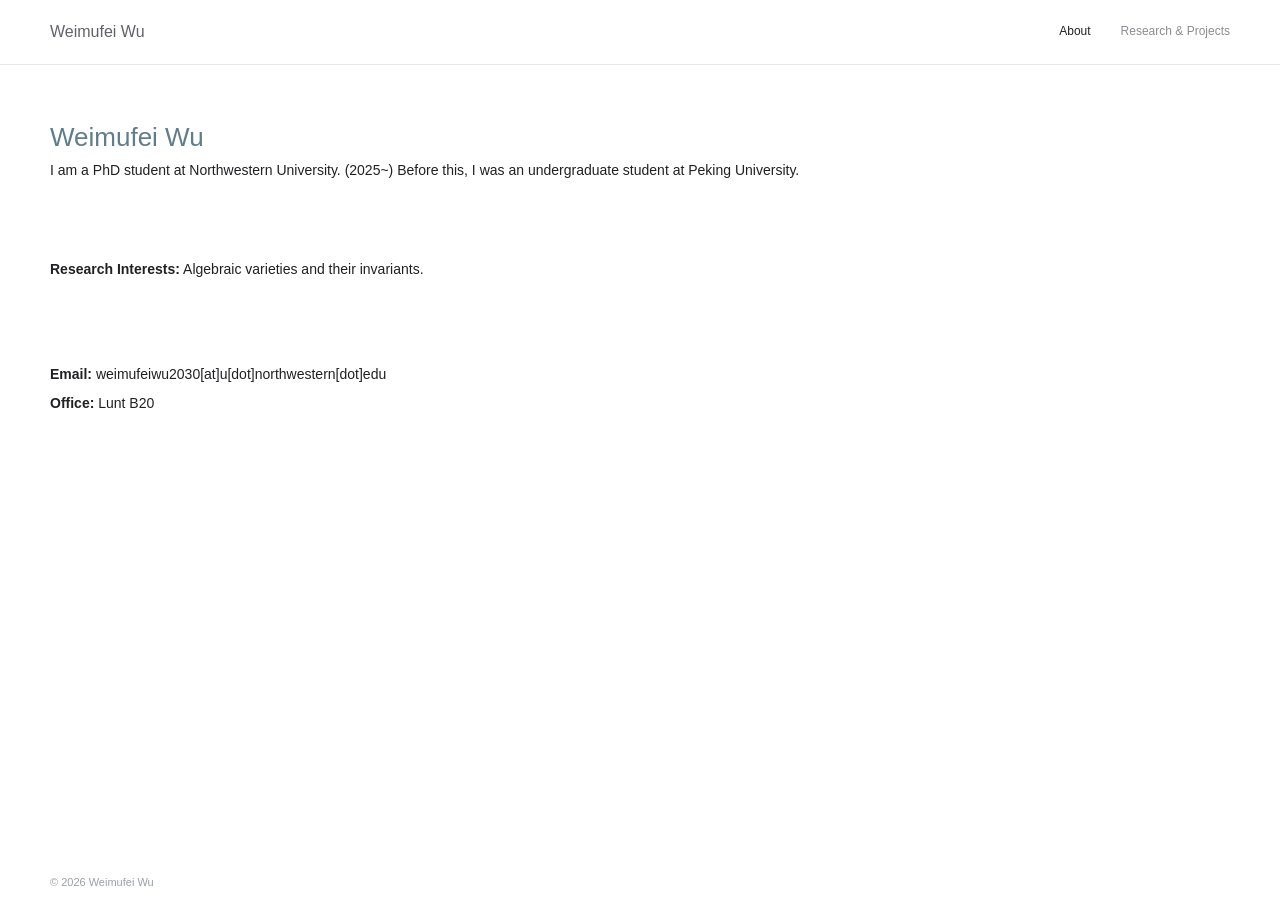
==== commit 8b6ff9c5: "Update index.html" ====
--- a/index.html
+++ b/index.html
@@ -34,13 +34,12 @@
     <main id="main" class="page">
       <section class="intro" aria-labelledby="page-title">
         <h1 id="page-title">Weimufei Wu</h1>
-        <p>I am a PhD student at Northwestern University. (2025~)</p>
+        <p>I am a PhD student at Northwestern University. (2025~) Before this, I was an undergraduate student at Peking University.</p>
       </section>
 
       <section class="plain-section" aria-label="Research interests">
         <p>
-          <strong>Research Interests:</strong> Algebraic varieties, especially
-          Calabi–Yau varieties, and symplectic manifolds.
+          <strong>Research Interests:</strong> Algebraic varieties and their invariants.
         </p>
       </section>
 
